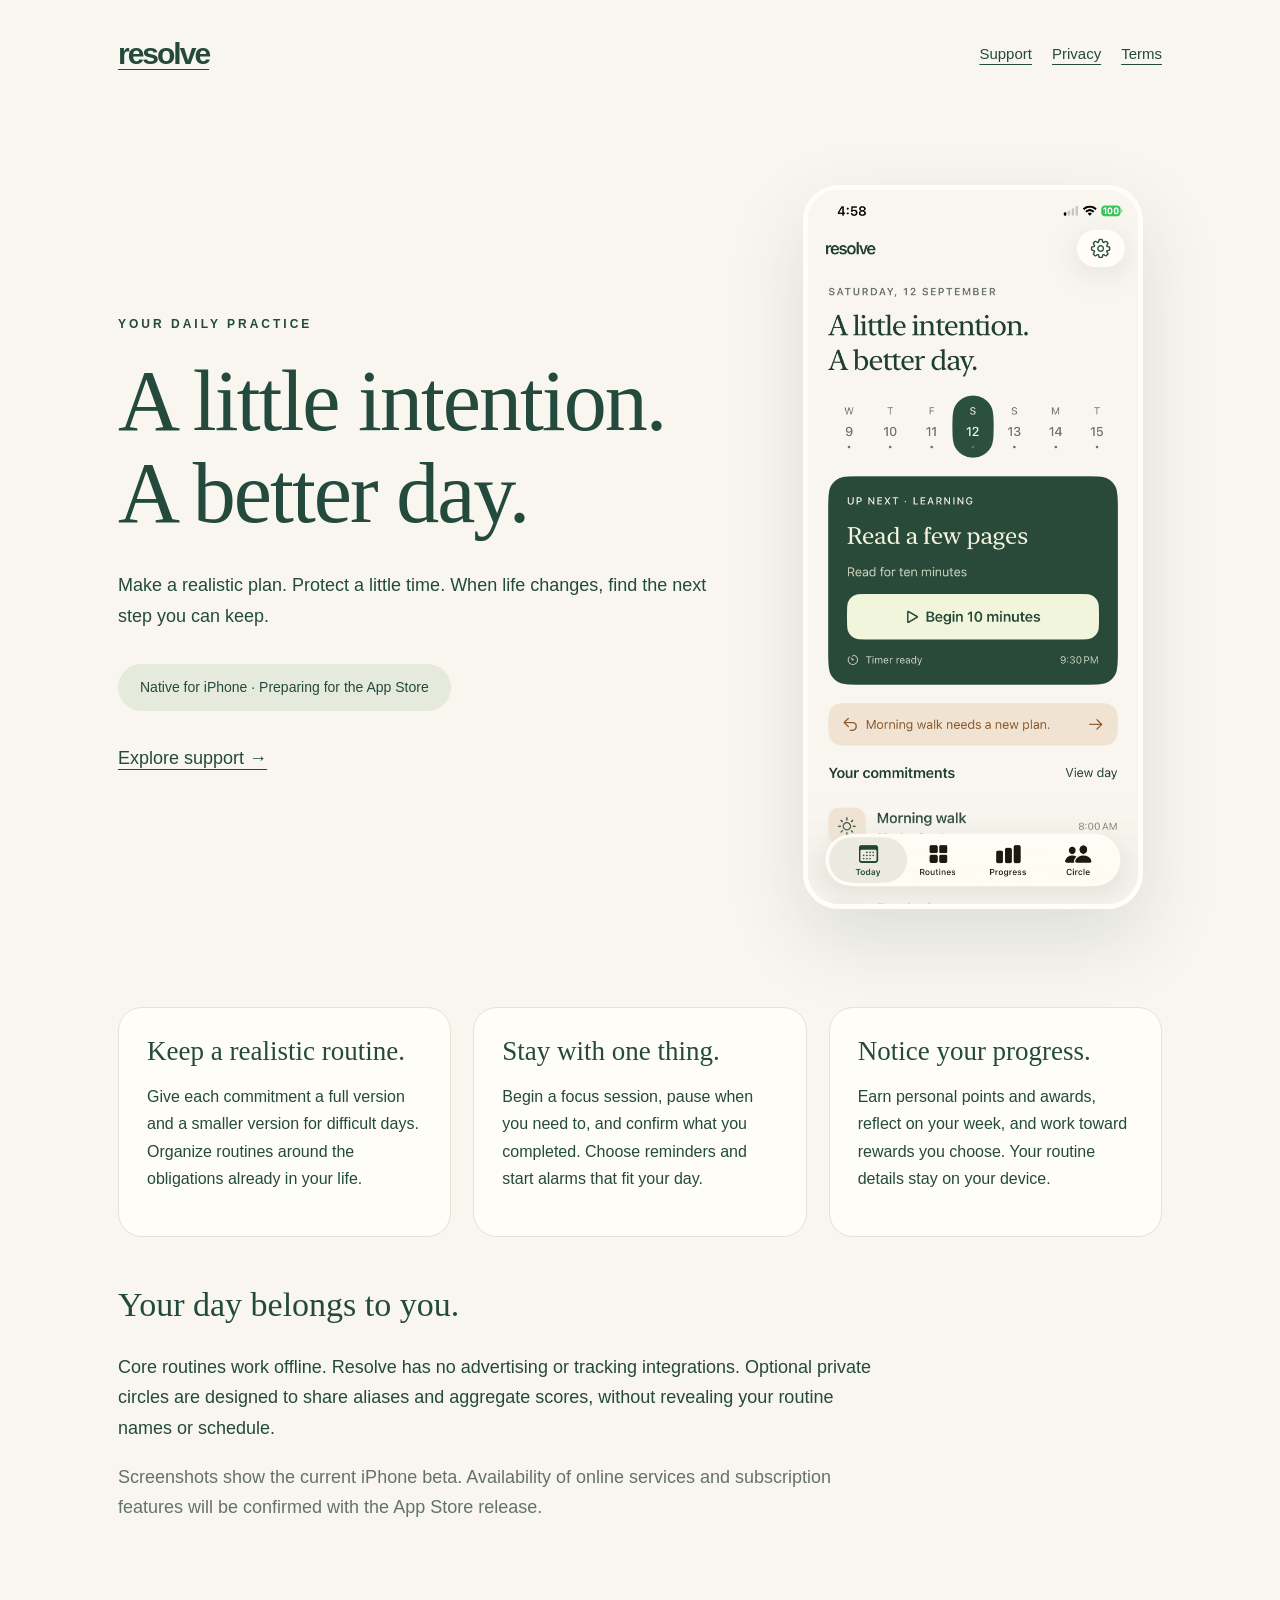
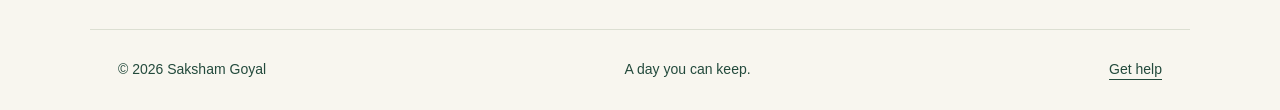
==== index.html @ beb6cb6a "Publish Resolve support, privacy and terms" ====
<!doctype html><html lang="en"><head><meta charset="utf-8"><meta name="viewport" content="width=device-width, initial-scale=1"><title>A day you can keep · Resolve</title><meta name="description" content="Resolve helps you keep realistic routines, focus on one commitment, and return with a smaller step."><link rel="stylesheet" href="style.css"></head><body><nav aria-label="Main navigation"><a href="index.html" aria-label="Resolve home"><strong>resolve</strong></a><div><a href="support.html">Support</a><a href="privacy.html">Privacy</a><a href="terms.html">Terms</a></div></nav><main class=""><section class="hero"><div><p class="eyebrow">Your daily practice</p><h1>A little intention.<br>A better day.</h1><p>Make a realistic plan. Protect a little time. When life changes, find the next step you can keep.</p><p class="pill">Native for iPhone · Preparing for the App Store</p><p><a href="support.html">Explore support →</a></p></div><img src="assets/today.png" width="1170" height="2532" alt="Resolve on iPhone showing today's commitments and a focused next step"></section><section class="grid" aria-label="What Resolve helps you do"><article class="card"><h2>Keep a realistic routine.</h2><p>Give each commitment a full version and a smaller version for difficult days. Organize routines around the obligations already in your life.</p></article><article class="card"><h2>Stay with one thing.</h2><p>Begin a focus session, pause when you need to, and confirm what you completed. Choose reminders and start alarms that fit your day.</p></article><article class="card"><h2>Notice your progress.</h2><p>Earn personal points and awards, reflect on your week, and work toward rewards you choose. Your routine details stay on your device.</p></article></section><h2>Your day belongs to you.</h2><p>Core routines work offline. Resolve has no advertising or tracking integrations. Optional private circles are designed to share aliases and aggregate scores, without revealing your routine names or schedule.</p><p class="muted">Screenshots show the current iPhone beta. Availability of online services and subscription features will be confirmed with the App Store release.</p></main><footer><span>© 2026 Saksham Goyal</span><span>A day you can keep.</span><a href="support.html">Get help</a></footer></body></html>
---- style.css ----
*{box-sizing:border-box}html{color-scheme:light}body{margin:0;background:#f8f6ef;color:#234a3c;font:18px/1.7 -apple-system,BlinkMacSystemFont,"Segoe UI",sans-serif}a{color:inherit;text-underline-offset:5px}a:focus-visible{outline:3px solid #936431;outline-offset:5px}nav,main,footer{max-width:1100px;margin:auto;padding:28px}nav{display:flex;justify-content:space-between;gap:24px;align-items:center}nav strong{font-size:30px;letter-spacing:-2px}nav div{display:flex;flex-wrap:wrap;gap:20px;font-size:15px}h1,h2{font-family:Georgia,serif;font-weight:400;line-height:1.08}h1{font-size:clamp(45px,7vw,86px);letter-spacing:-2px;margin:20px 0 30px}h2{font-size:34px;margin-top:50px}p{max-width:760px}.eyebrow{letter-spacing:3px;text-transform:uppercase;font-size:12px;font-weight:700}.hero{display:grid;grid-template-columns:1.2fr .7fr;gap:70px;align-items:center;padding-block:50px}.hero img{width:100%;max-width:340px;border-radius:36px;box-shadow:0 30px 80px #234a3c22;border:5px solid #fffdf7}.pill{display:inline-block;padding:12px 22px;border-radius:28px;background:#e6eadc;font-size:14px}.grid{display:grid;grid-template-columns:repeat(3,1fr);gap:22px;margin:48px 0}.card{background:#fffdf7;border:1px solid #e3e3d8;border-radius:24px;padding:28px}.card h2{font:27px Georgia,serif;margin:0 0 16px}.card p{font-size:16px}.legal{max-width:860px}.legal h1{font-size:58px}.legal h2{font-size:30px}.legal li{margin-bottom:14px}footer{border-top:1px solid #dcdfd2;display:flex;flex-wrap:wrap;gap:20px;justify-content:space-between;font-size:14px;margin-top:60px}.muted{color:#657366}.button{display:inline-block;background:#234a3c;color:#fffdf7;padding:14px 24px;border-radius:16px;text-decoration:none}details{border-bottom:1px solid #d9dfd0;padding:22px 0}summary{font-weight:600;cursor:pointer}img{height:auto}@media(max-width:720px){nav{align-items:flex-start;flex-direction:column}.hero{grid-template-columns:1fr;gap:35px}.hero img{margin:auto;max-width:280px}.grid{grid-template-columns:1fr}.legal h1{font-size:44px}}
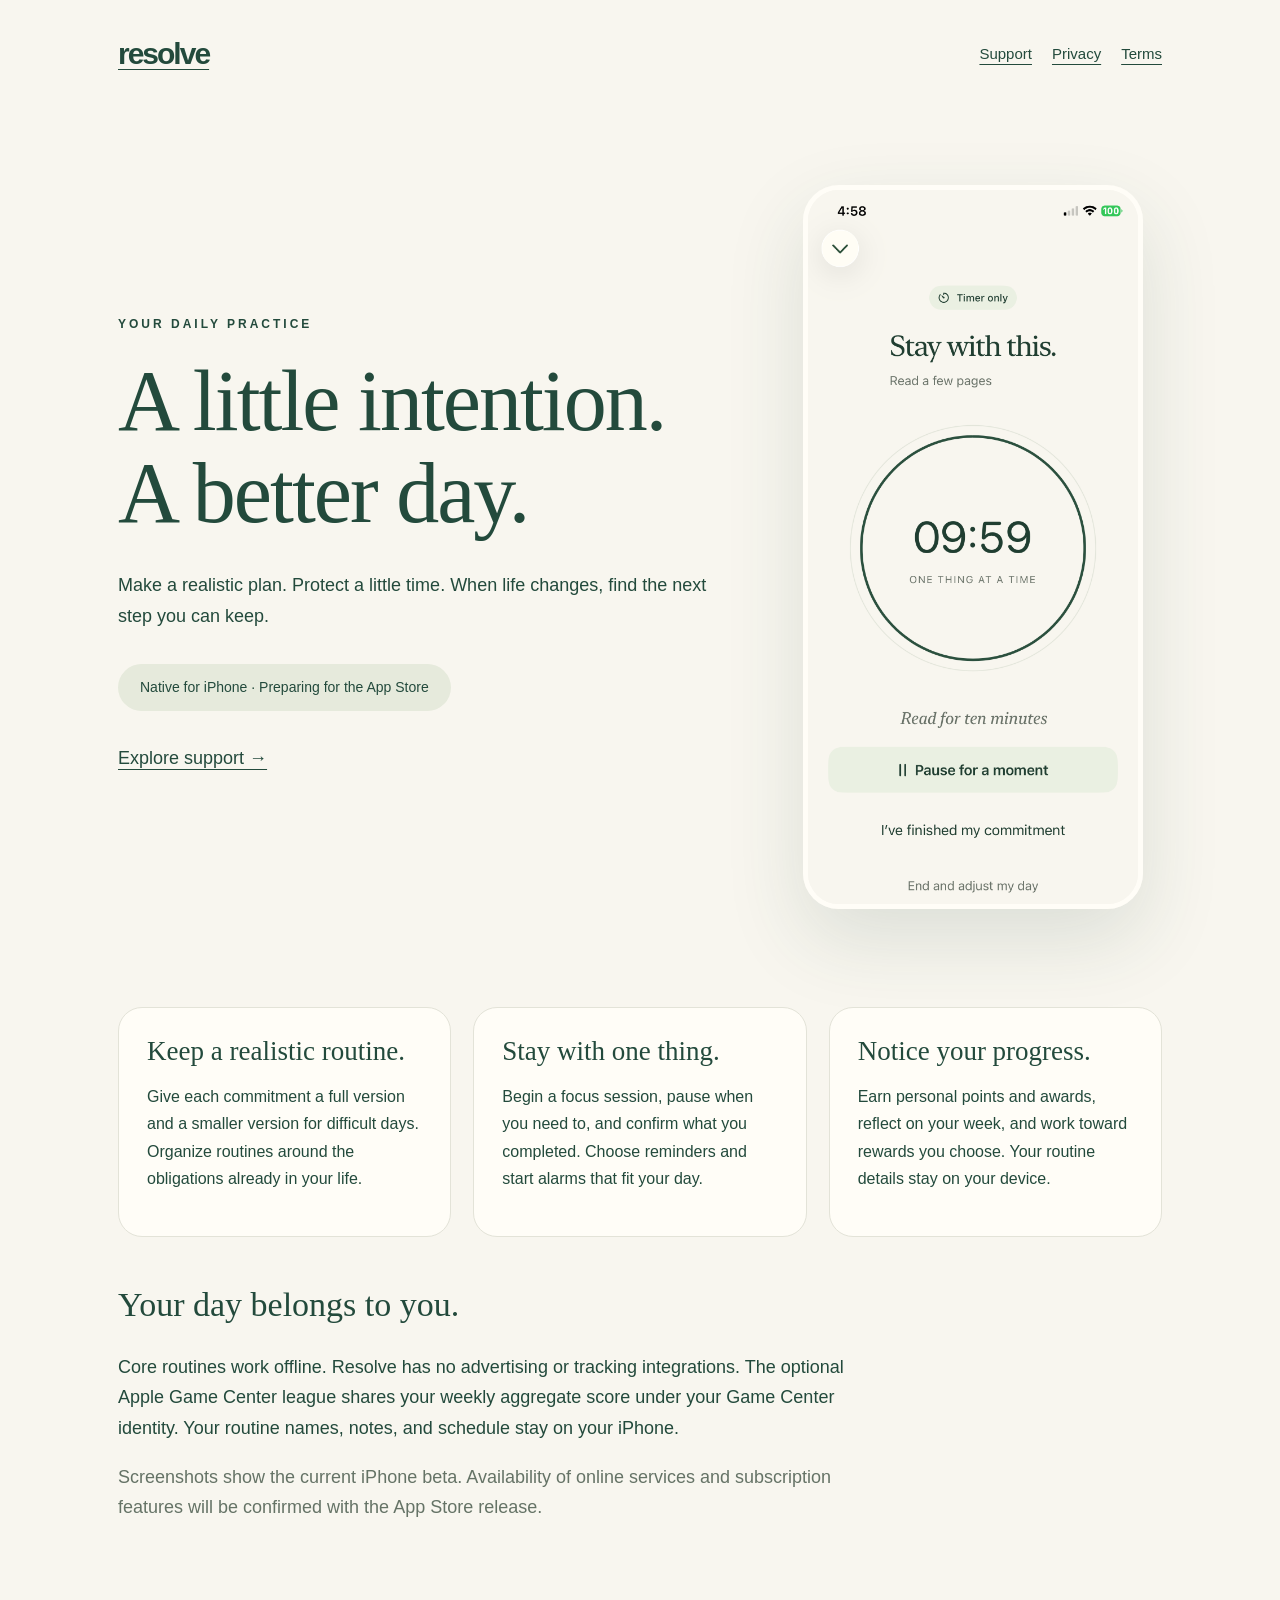
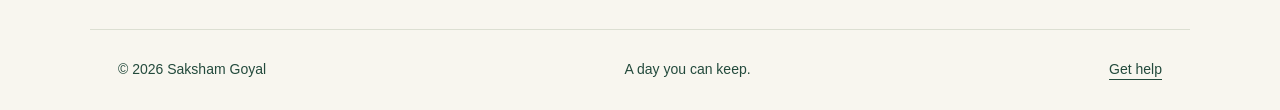
==== commit 7c0cc32c: "Explain optional Game Center scores and local data controls" ====
--- a/index.html
+++ b/index.html
@@ -1 +1 @@
-<!doctype html><html lang="en"><head><meta charset="utf-8"><meta name="viewport" content="width=device-width, initial-scale=1"><title>A day you can keep · Resolve</title><meta name="description" content="Resolve helps you keep realistic routines, focus on one commitment, and return with a smaller step."><link rel="stylesheet" href="style.css"></head><body><nav aria-label="Main navigation"><a href="index.html" aria-label="Resolve home"><strong>resolve</strong></a><div><a href="support.html">Support</a><a href="privacy.html">Privacy</a><a href="terms.html">Terms</a></div></nav><main class=""><section class="hero"><div><p class="eyebrow">Your daily practice</p><h1>A little intention.<br>A better day.</h1><p>Make a realistic plan. Protect a little time. When life changes, find the next step you can keep.</p><p class="pill">Native for iPhone · Preparing for the App Store</p><p><a href="support.html">Explore support →</a></p></div><img src="assets/today.png" width="1170" height="2532" alt="Resolve on iPhone showing today's commitments and a focused next step"></section><section class="grid" aria-label="What Resolve helps you do"><article class="card"><h2>Keep a realistic routine.</h2><p>Give each commitment a full version and a smaller version for difficult days. Organize routines around the obligations already in your life.</p></article><article class="card"><h2>Stay with one thing.</h2><p>Begin a focus session, pause when you need to, and confirm what you completed. Choose reminders and start alarms that fit your day.</p></article><article class="card"><h2>Notice your progress.</h2><p>Earn personal points and awards, reflect on your week, and work toward rewards you choose. Your routine details stay on your device.</p></article></section><h2>Your day belongs to you.</h2><p>Core routines work offline. Resolve has no advertising or tracking integrations. Optional private circles are designed to share aliases and aggregate scores, without revealing your routine names or schedule.</p><p class="muted">Screenshots show the current iPhone beta. Availability of online services and subscription features will be confirmed with the App Store release.</p></main><footer><span>© 2026 Saksham Goyal</span><span>A day you can keep.</span><a href="support.html">Get help</a></footer></body></html>+<!doctype html><html lang="en"><head><meta charset="utf-8"><meta name="viewport" content="width=device-width, initial-scale=1"><title>A day you can keep · Resolve</title><meta name="description" content="Resolve helps you keep realistic routines, focus on one commitment, and return with a smaller step."><link rel="stylesheet" href="style.css"></head><body><nav aria-label="Main navigation"><a href="index.html" aria-label="Resolve home"><strong>resolve</strong></a><div><a href="support.html">Support</a><a href="privacy.html">Privacy</a><a href="terms.html">Terms</a></div></nav><main class=""><section class="hero"><div><p class="eyebrow">Your daily practice</p><h1>A little intention.<br>A better day.</h1><p>Make a realistic plan. Protect a little time. When life changes, find the next step you can keep.</p><p class="pill">Native for iPhone · Preparing for the App Store</p><p><a href="support.html">Explore support →</a></p></div><img src="assets/focus.png" width="1170" height="2532" alt="Resolve on iPhone showing a focus session"></section><section class="grid" aria-label="What Resolve helps you do"><article class="card"><h2>Keep a realistic routine.</h2><p>Give each commitment a full version and a smaller version for difficult days. Organize routines around the obligations already in your life.</p></article><article class="card"><h2>Stay with one thing.</h2><p>Begin a focus session, pause when you need to, and confirm what you completed. Choose reminders and start alarms that fit your day.</p></article><article class="card"><h2>Notice your progress.</h2><p>Earn personal points and awards, reflect on your week, and work toward rewards you choose. Your routine details stay on your device.</p></article></section><h2>Your day belongs to you.</h2><p>Core routines work offline. Resolve has no advertising or tracking integrations. The optional Apple Game Center league shares your weekly aggregate score under your Game Center identity. Your routine names, notes, and schedule stay on your iPhone.</p><p class="muted">Screenshots show the current iPhone beta. Availability of online services and subscription features will be confirmed with the App Store release.</p></main><footer><span>© 2026 Saksham Goyal</span><span>A day you can keep.</span><a href="support.html">Get help</a></footer></body></html>
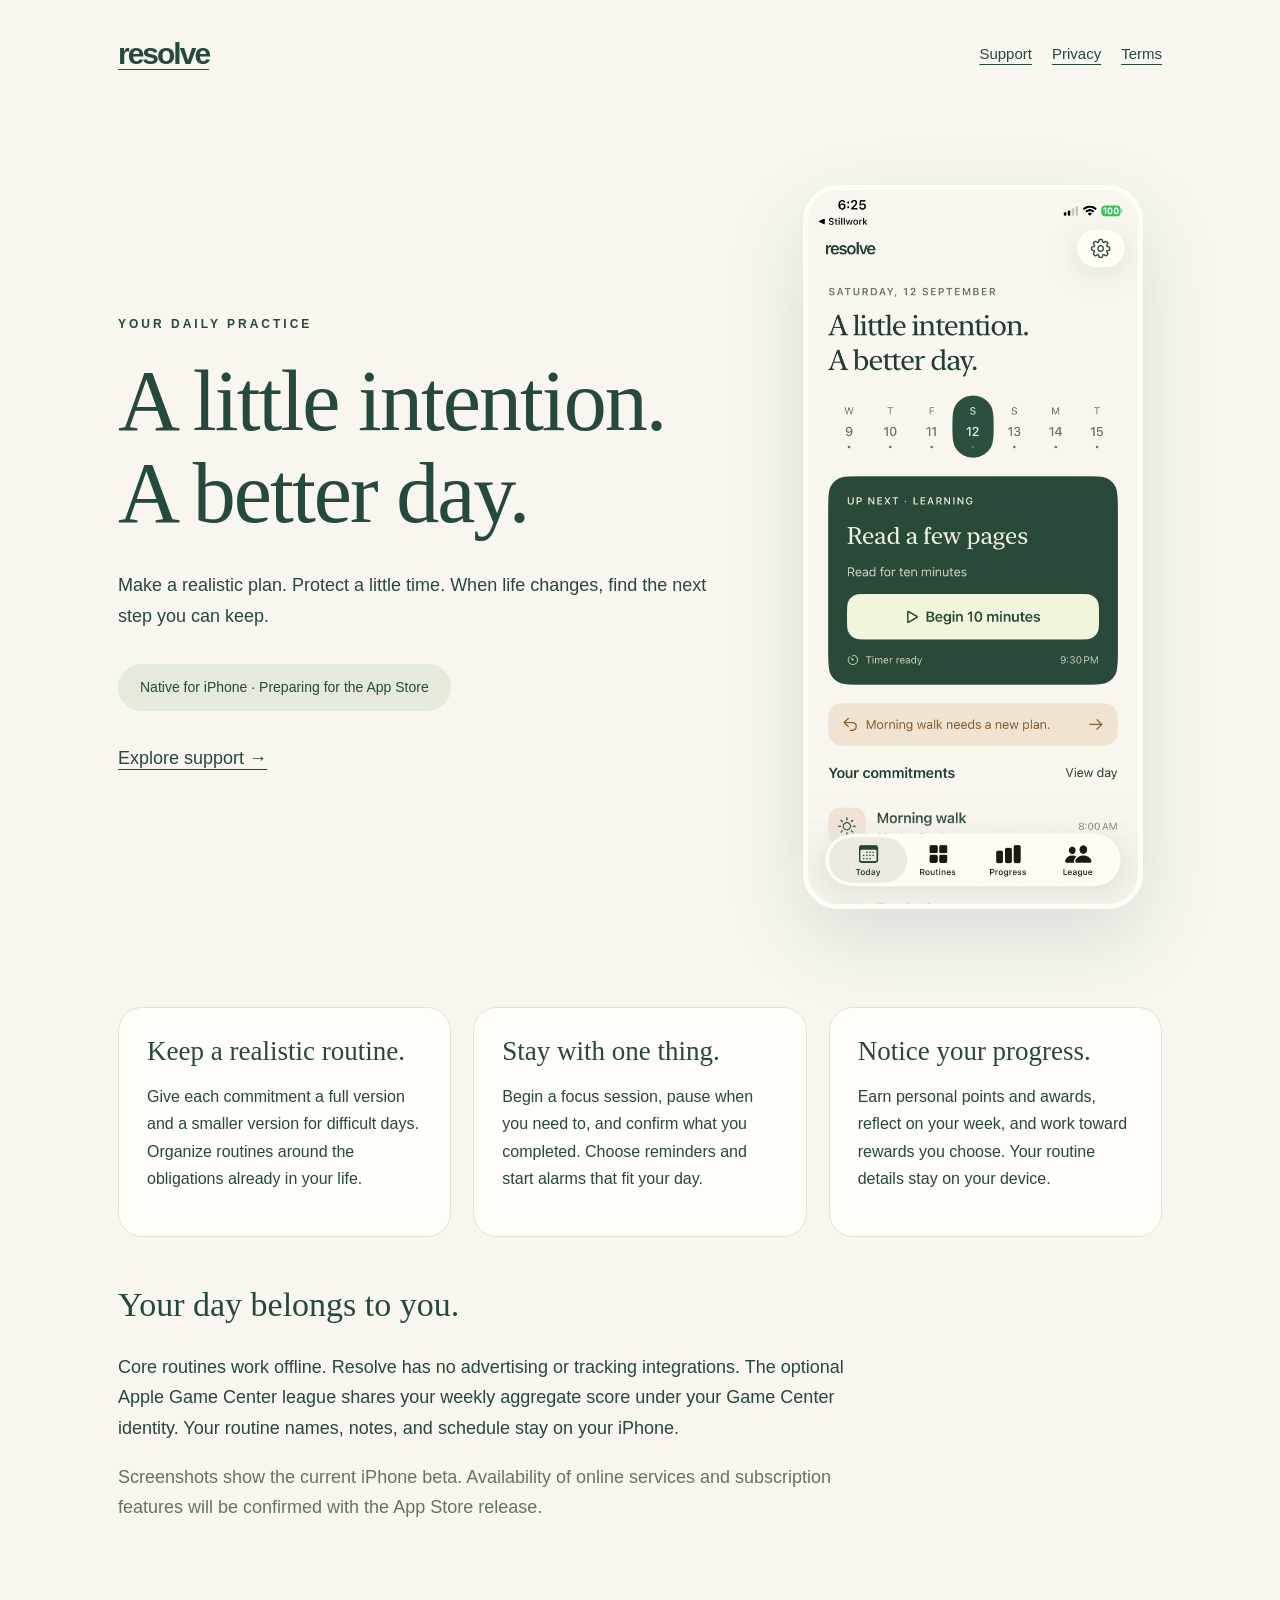
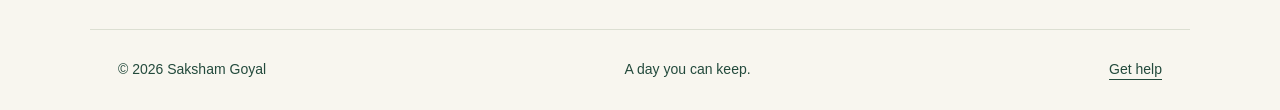
==== commit 8f719aee: "Show the current native League navigation" ====
--- a/index.html
+++ b/index.html
@@ -1 +1 @@
-<!doctype html><html lang="en"><head><meta charset="utf-8"><meta name="viewport" content="width=device-width, initial-scale=1"><title>A day you can keep · Resolve</title><meta name="description" content="Resolve helps you keep realistic routines, focus on one commitment, and return with a smaller step."><link rel="stylesheet" href="style.css"></head><body><nav aria-label="Main navigation"><a href="index.html" aria-label="Resolve home"><strong>resolve</strong></a><div><a href="support.html">Support</a><a href="privacy.html">Privacy</a><a href="terms.html">Terms</a></div></nav><main class=""><section class="hero"><div><p class="eyebrow">Your daily practice</p><h1>A little intention.<br>A better day.</h1><p>Make a realistic plan. Protect a little time. When life changes, find the next step you can keep.</p><p class="pill">Native for iPhone · Preparing for the App Store</p><p><a href="support.html">Explore support →</a></p></div><img src="assets/focus.png" width="1170" height="2532" alt="Resolve on iPhone showing a focus session"></section><section class="grid" aria-label="What Resolve helps you do"><article class="card"><h2>Keep a realistic routine.</h2><p>Give each commitment a full version and a smaller version for difficult days. Organize routines around the obligations already in your life.</p></article><article class="card"><h2>Stay with one thing.</h2><p>Begin a focus session, pause when you need to, and confirm what you completed. Choose reminders and start alarms that fit your day.</p></article><article class="card"><h2>Notice your progress.</h2><p>Earn personal points and awards, reflect on your week, and work toward rewards you choose. Your routine details stay on your device.</p></article></section><h2>Your day belongs to you.</h2><p>Core routines work offline. Resolve has no advertising or tracking integrations. The optional Apple Game Center league shares your weekly aggregate score under your Game Center identity. Your routine names, notes, and schedule stay on your iPhone.</p><p class="muted">Screenshots show the current iPhone beta. Availability of online services and subscription features will be confirmed with the App Store release.</p></main><footer><span>© 2026 Saksham Goyal</span><span>A day you can keep.</span><a href="support.html">Get help</a></footer></body></html>+<!doctype html><html lang="en"><head><meta charset="utf-8"><meta name="viewport" content="width=device-width, initial-scale=1"><title>A day you can keep · Resolve</title><meta name="description" content="Resolve helps you keep realistic routines, focus on one commitment, and return with a smaller step."><link rel="stylesheet" href="style.css"></head><body><nav aria-label="Main navigation"><a href="index.html" aria-label="Resolve home"><strong>resolve</strong></a><div><a href="support.html">Support</a><a href="privacy.html">Privacy</a><a href="terms.html">Terms</a></div></nav><main class=""><section class="hero"><div><p class="eyebrow">Your daily practice</p><h1>A little intention.<br>A better day.</h1><p>Make a realistic plan. Protect a little time. When life changes, find the next step you can keep.</p><p class="pill">Native for iPhone · Preparing for the App Store</p><p><a href="support.html">Explore support →</a></p></div><img src="assets/today.png" width="1170" height="2532" alt="Resolve on iPhone showing today's commitments and weekly League tab"></section><section class="grid" aria-label="What Resolve helps you do"><article class="card"><h2>Keep a realistic routine.</h2><p>Give each commitment a full version and a smaller version for difficult days. Organize routines around the obligations already in your life.</p></article><article class="card"><h2>Stay with one thing.</h2><p>Begin a focus session, pause when you need to, and confirm what you completed. Choose reminders and start alarms that fit your day.</p></article><article class="card"><h2>Notice your progress.</h2><p>Earn personal points and awards, reflect on your week, and work toward rewards you choose. Your routine details stay on your device.</p></article></section><h2>Your day belongs to you.</h2><p>Core routines work offline. Resolve has no advertising or tracking integrations. The optional Apple Game Center league shares your weekly aggregate score under your Game Center identity. Your routine names, notes, and schedule stay on your iPhone.</p><p class="muted">Screenshots show the current iPhone beta. Availability of online services and subscription features will be confirmed with the App Store release.</p></main><footer><span>© 2026 Saksham Goyal</span><span>A day you can keep.</span><a href="support.html">Get help</a></footer></body></html>
